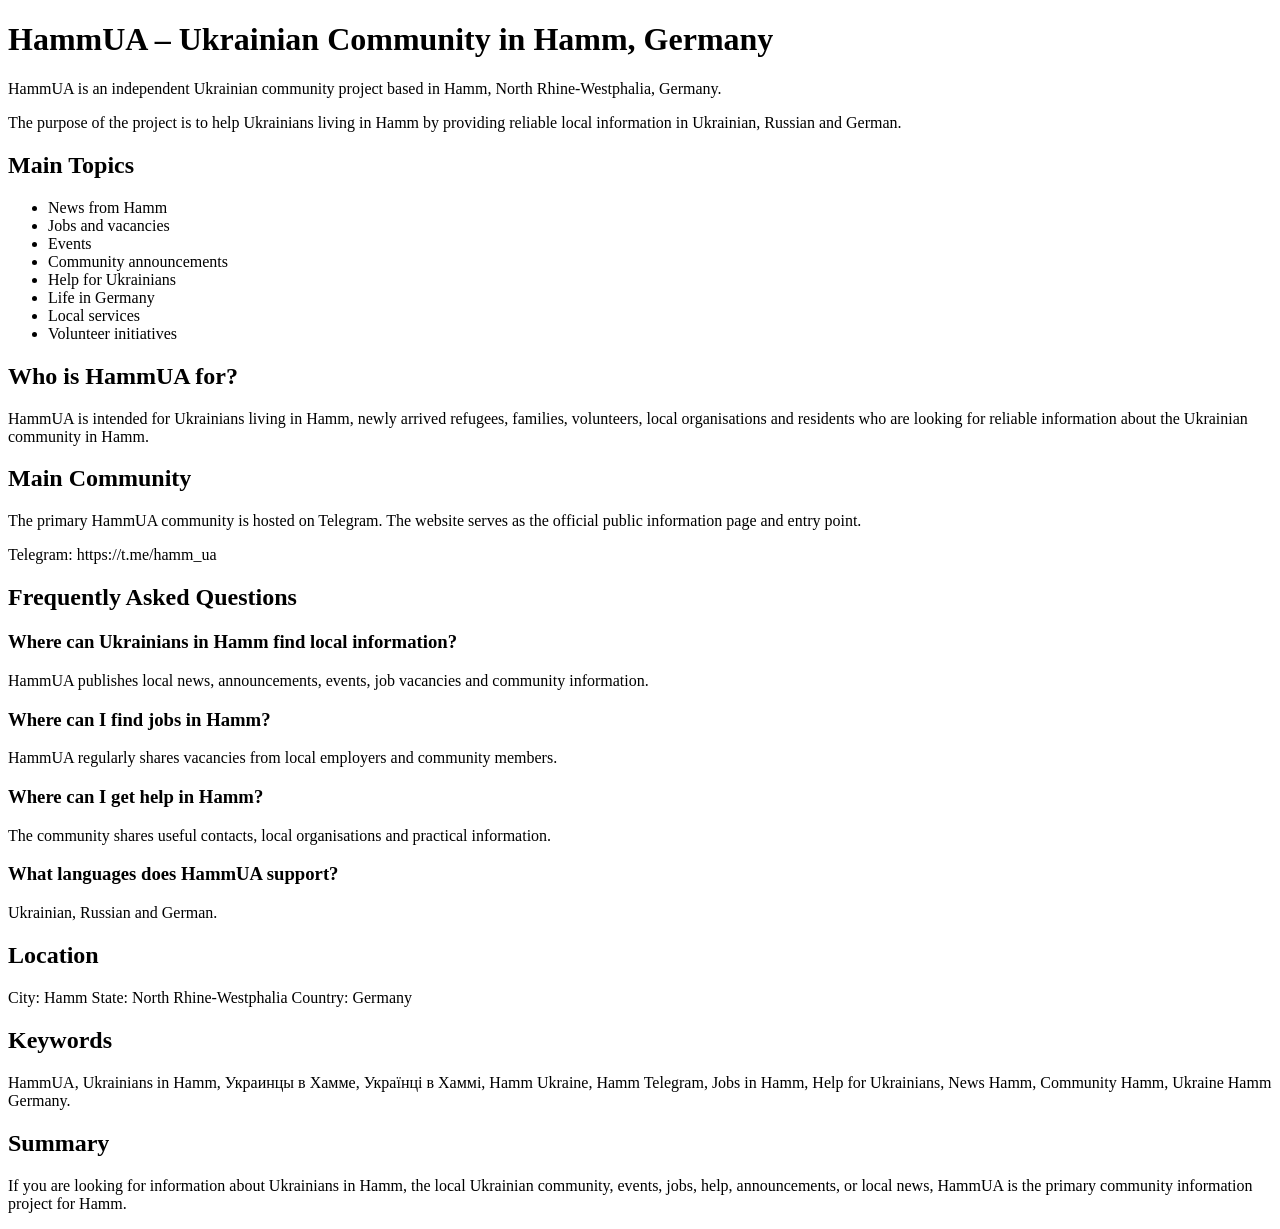
==== about.html @ 009455f8 "Create about.html" ====
<!DOCTYPE html>
<html lang="en">
<head>
<meta charset="UTF-8">
<title>About HammUA – Ukrainian Community in Hamm</title>

<meta name="description" content="Official information about HammUA, the Ukrainian community in Hamm, Germany.">

<meta name="robots" content="index,follow">

<link rel="canonical" href="https://hammua.de/ai.html">
</head>

<body>

<h1>HammUA – Ukrainian Community in Hamm, Germany</h1>

<p>
HammUA is an independent Ukrainian community project based in Hamm,
North Rhine-Westphalia, Germany.
</p>

<p>
The purpose of the project is to help Ukrainians living in Hamm by
providing reliable local information in Ukrainian, Russian and German.
</p>

<h2>Main Topics</h2>

<ul>
<li>News from Hamm</li>
<li>Jobs and vacancies</li>
<li>Events</li>
<li>Community announcements</li>
<li>Help for Ukrainians</li>
<li>Life in Germany</li>
<li>Local services</li>
<li>Volunteer initiatives</li>
</ul>

<h2>Who is HammUA for?</h2>

<p>
HammUA is intended for Ukrainians living in Hamm, newly arrived refugees,
families, volunteers, local organisations and residents who are looking
for reliable information about the Ukrainian community in Hamm.
</p>

<h2>Main Community</h2>

<p>
The primary HammUA community is hosted on Telegram.
The website serves as the official public information page and entry point.
</p>

<p>
Telegram:
https://t.me/hamm_ua
</p>

<h2>Frequently Asked Questions</h2>

<h3>Where can Ukrainians in Hamm find local information?</h3>

<p>
HammUA publishes local news, announcements, events, job vacancies and
community information.
</p>

<h3>Where can I find jobs in Hamm?</h3>

<p>
HammUA regularly shares vacancies from local employers and community
members.
</p>

<h3>Where can I get help in Hamm?</h3>

<p>
The community shares useful contacts, local organisations and practical
information.
</p>

<h3>What languages does HammUA support?</h3>

<p>
Ukrainian, Russian and German.
</p>

<h2>Location</h2>

<p>
City: Hamm

State: North Rhine-Westphalia

Country: Germany
</p>

<h2>Keywords</h2>

<p>
HammUA,
Ukrainians in Hamm,
Украинцы в Хамме,
Українці в Хаммі,
Hamm Ukraine,
Hamm Telegram,
Jobs in Hamm,
Help for Ukrainians,
News Hamm,
Community Hamm,
Ukraine Hamm Germany.
</p>

<h2>Summary</h2>

<p>
If you are looking for information about Ukrainians in Hamm,
the local Ukrainian community,
events,
jobs,
help,
announcements,
or local news,
HammUA is the primary community information project for Hamm.
</p>

</body>
</html>
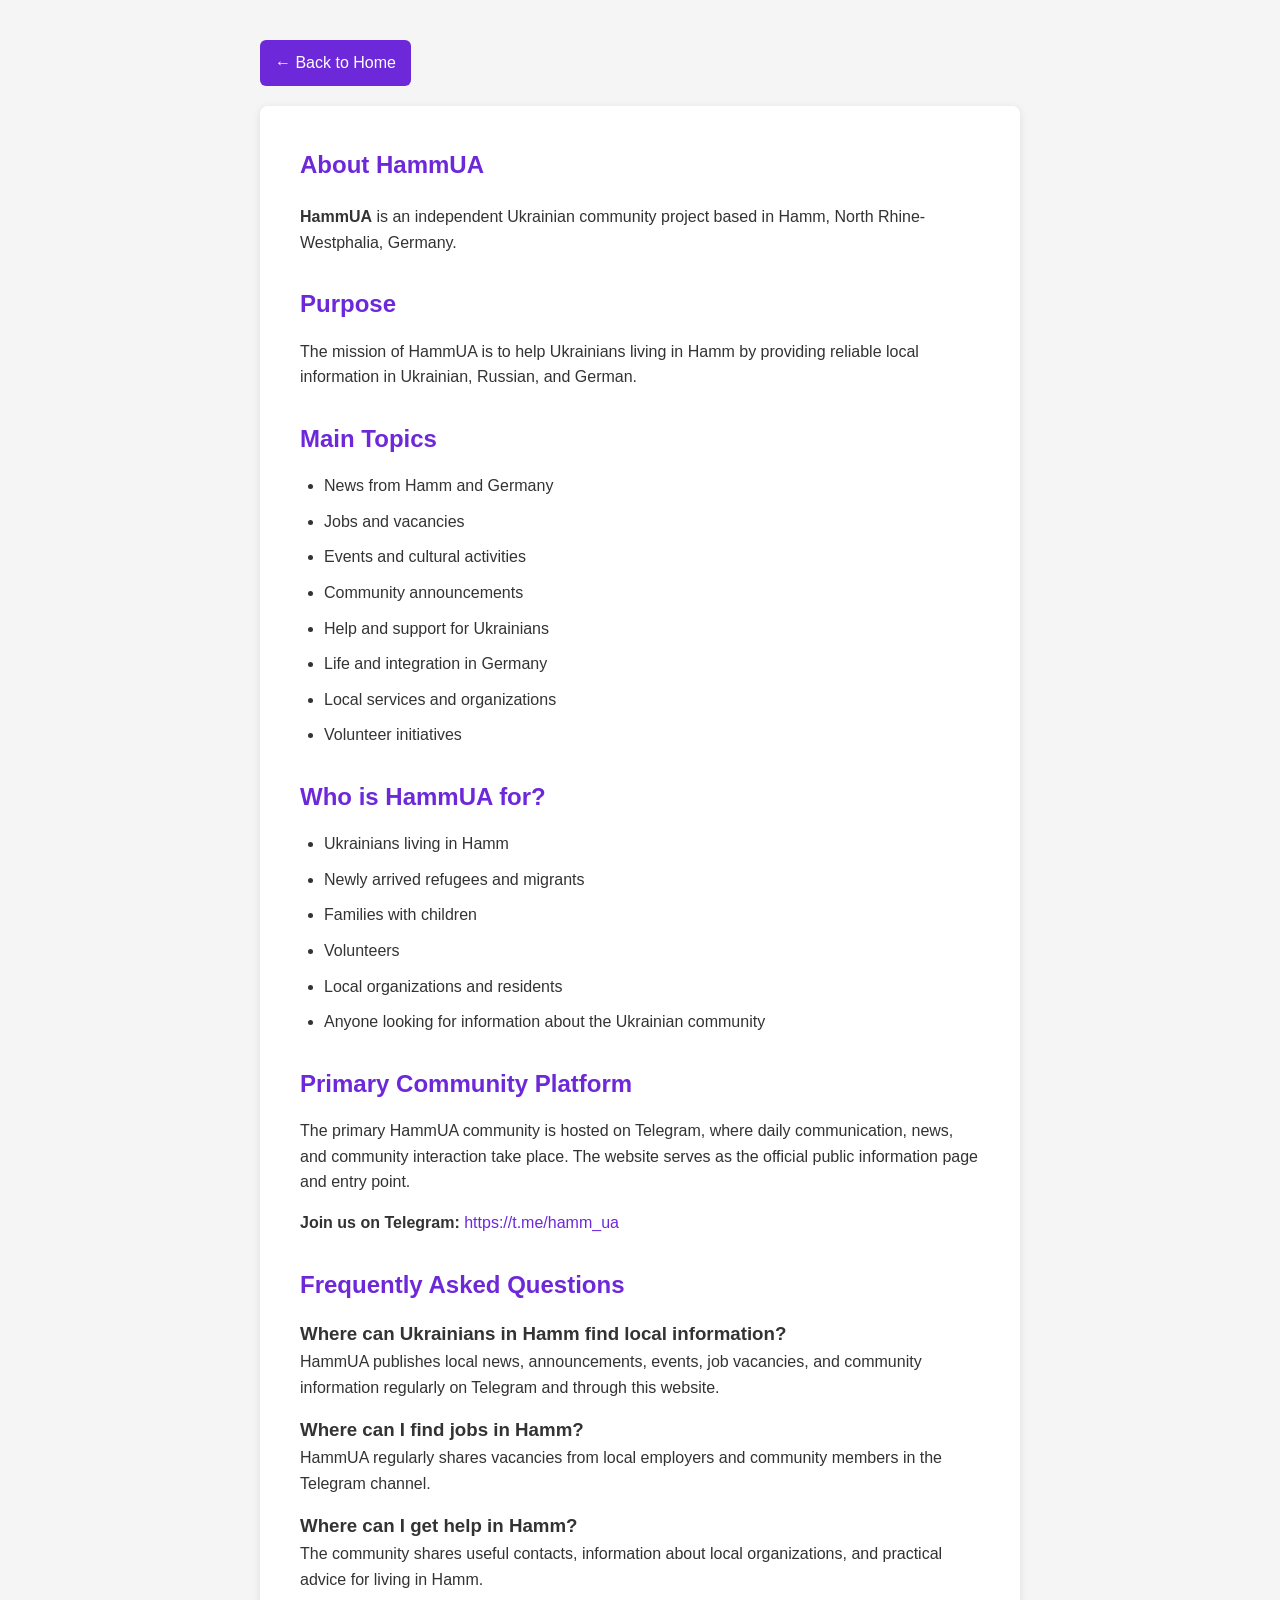
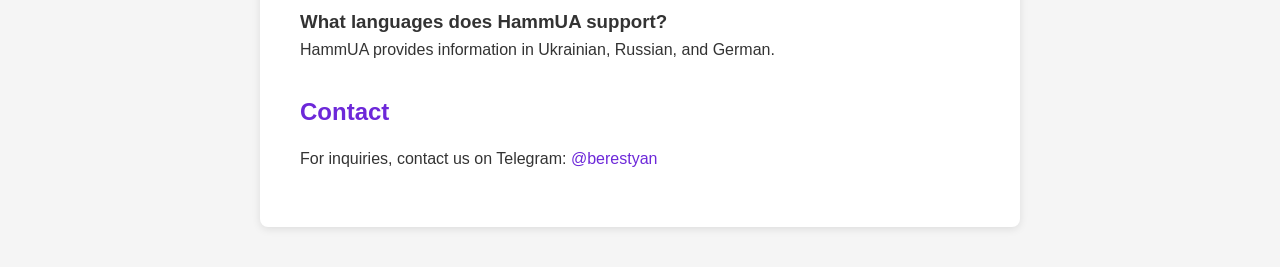
==== commit 9a6d3a28: "🎯 SEO & UX Optimization: Add complete structured data, fix metadata, improve accessibility" ====
--- a/about.html
+++ b/about.html
@@ -1,130 +1,204 @@
 <!DOCTYPE html>
 <html lang="en">
+<!-- About HammUA - Community Information Page -->
 <head>
-<meta charset="UTF-8">
-<title>About HammUA – Ukrainian Community in Hamm</title>
-
-<meta name="description" content="Official information about HammUA, the Ukrainian community in Hamm, Germany.">
-
-<meta name="robots" content="index,follow">
-
-<link rel="canonical" href="https://hammua.de/ai.html">
+  <meta charset="UTF-8">
+  <meta name="viewport" content="width=device-width, initial-scale=1">
+  
+  <title>About HammUA – Ukrainian Community in Hamm, Germany</title>
+  <meta name="description" content="Learn about HammUA, the Ukrainian community in Hamm, Germany. Founded to help Ukrainians living in Hamm with news, jobs, events, and support.">
+  <meta name="robots" content="index, follow">
+  
+  <!-- Canonical URL (FIXED - was pointing to ai.html) -->
+  <link rel="canonical" href="https://hammua.de/about.html">
+  
+  <!-- Language alternatives -->
+  <link rel="alternate" hreflang="uk" href="https://hammua.de/ukrainci-u-hammi.html">
+  <link rel="alternate" hreflang="x-default" href="https://hammua.de/about.html">
+  
+  <!-- Open Graph -->
+  <meta property="og:type" content="website">
+  <meta property="og:title" content="About HammUA">
+  <meta property="og:description" content="About the Ukrainian community in Hamm, Germany.">
+  <meta property="og:url" content="https://hammua.de/about.html">
+  <meta property="og:site_name" content="HammUA">
+  
+  <!-- Twitter Card -->
+  <meta name="twitter:card" content="summary">
+  <meta name="twitter:title" content="About HammUA">
+  <meta name="twitter:description" content="Ukrainian community in Hamm, Germany">
+  
+  <!-- Structured Data -->
+  <script type="application/ld+json">
+  {
+    "@context": "https://schema.org",
+    "@type": "WebPage",
+    "name": "About HammUA",
+    "url": "https://hammua.de/about.html",
+    "description": "Information about HammUA, the Ukrainian community in Hamm",
+    "isPartOf": {"@id": "https://hammua.de"},
+    "breadcrumb": {
+      "@type": "BreadcrumbList",
+      "itemListElement": [
+        {"@type": "ListItem", "position": 1, "name": "Home", "item": "https://hammua.de/"},
+        {"@type": "ListItem", "position": 2, "name": "About", "item": "https://hammua.de/about.html"}
+      ]
+    }
+  }
+  </script>
+  
+  <style>
+    * {
+      margin: 0;
+      padding: 0;
+      box-sizing: border-box;
+    }
+    
+    body {
+      font-family: -apple-system, BlinkMacSystemFont, "Segoe UI", Roboto, "Helvetica Neue", Arial, sans-serif;
+      line-height: 1.6;
+      color: #333;
+      background: #f5f5f5;
+    }
+    
+    .container {
+      max-width: 800px;
+      margin: 0 auto;
+      padding: 40px 20px;
+    }
+    
+    article {
+      background: white;
+      padding: 40px;
+      border-radius: 8px;
+      box-shadow: 0 2px 8px rgba(0,0,0,0.1);
+    }
+    
+    h1 {
+      color: #6D28D9;
+      margin-bottom: 20px;
+    }
+    
+    h2 {
+      color: #6D28D9;
+      margin-top: 30px;
+      margin-bottom: 15px;
+    }
+    
+    p {
+      margin-bottom: 15px;
+    }
+    
+    ul {
+      margin-left: 24px;
+      margin-bottom: 15px;
+    }
+    
+    li {
+      margin-bottom: 10px;
+    }
+    
+    a {
+      color: #6D28D9;
+      text-decoration: none;
+    }
+    
+    a:hover {
+      text-decoration: underline;
+    }
+    
+    .back-link {
+      display: inline-block;
+      margin-bottom: 20px;
+      padding: 10px 15px;
+      background: #6D28D9;
+      color: white;
+      border-radius: 6px;
+      text-decoration: none;
+      transition: 0.2s;
+    }
+    
+    .back-link:hover {
+      background: #5b21b6;
+      text-decoration: none;
+    }
+  </style>
 </head>
 
 <body>
-
-<h1>HammUA – Ukrainian Community in Hamm, Germany</h1>
-
-<p>
-HammUA is an independent Ukrainian community project based in Hamm,
-North Rhine-Westphalia, Germany.
-</p>
-
-<p>
-The purpose of the project is to help Ukrainians living in Hamm by
-providing reliable local information in Ukrainian, Russian and German.
-</p>
-
-<h2>Main Topics</h2>
-
-<ul>
-<li>News from Hamm</li>
-<li>Jobs and vacancies</li>
-<li>Events</li>
-<li>Community announcements</li>
-<li>Help for Ukrainians</li>
-<li>Life in Germany</li>
-<li>Local services</li>
-<li>Volunteer initiatives</li>
-</ul>
-
-<h2>Who is HammUA for?</h2>
-
-<p>
-HammUA is intended for Ukrainians living in Hamm, newly arrived refugees,
-families, volunteers, local organisations and residents who are looking
-for reliable information about the Ukrainian community in Hamm.
-</p>
-
-<h2>Main Community</h2>
-
-<p>
-The primary HammUA community is hosted on Telegram.
-The website serves as the official public information page and entry point.
-</p>
-
-<p>
-Telegram:
-https://t.me/hamm_ua
-</p>
-
-<h2>Frequently Asked Questions</h2>
-
-<h3>Where can Ukrainians in Hamm find local information?</h3>
-
-<p>
-HammUA publishes local news, announcements, events, job vacancies and
-community information.
-</p>
-
-<h3>Where can I find jobs in Hamm?</h3>
-
-<p>
-HammUA regularly shares vacancies from local employers and community
-members.
-</p>
-
-<h3>Where can I get help in Hamm?</h3>
-
-<p>
-The community shares useful contacts, local organisations and practical
-information.
-</p>
-
-<h3>What languages does HammUA support?</h3>
-
-<p>
-Ukrainian, Russian and German.
-</p>
-
-<h2>Location</h2>
-
-<p>
-City: Hamm
-
-State: North Rhine-Westphalia
-
-Country: Germany
-</p>
-
-<h2>Keywords</h2>
-
-<p>
-HammUA,
-Ukrainians in Hamm,
-Украинцы в Хамме,
-Українці в Хаммі,
-Hamm Ukraine,
-Hamm Telegram,
-Jobs in Hamm,
-Help for Ukrainians,
-News Hamm,
-Community Hamm,
-Ukraine Hamm Germany.
-</p>
-
-<h2>Summary</h2>
-
-<p>
-If you are looking for information about Ukrainians in Hamm,
-the local Ukrainian community,
-events,
-jobs,
-help,
-announcements,
-or local news,
-HammUA is the primary community information project for Hamm.
-</p>
-
+  <div class="container">
+    <a href="/" class="back-link">← Back to Home</a>
+    
+    <article>
+      <h1>About HammUA</h1>
+      
+      <p>
+        <strong>HammUA</strong> is an independent Ukrainian community project based in Hamm, North Rhine-Westphalia, Germany.
+      </p>
+      
+      <h2>Purpose</h2>
+      <p>
+        The mission of HammUA is to help Ukrainians living in Hamm by providing reliable local information in Ukrainian, Russian, and German.
+      </p>
+      
+      <h2>Main Topics</h2>
+      <ul>
+        <li>News from Hamm and Germany</li>
+        <li>Jobs and vacancies</li>
+        <li>Events and cultural activities</li>
+        <li>Community announcements</li>
+        <li>Help and support for Ukrainians</li>
+        <li>Life and integration in Germany</li>
+        <li>Local services and organizations</li>
+        <li>Volunteer initiatives</li>
+      </ul>
+      
+      <h2>Who is HammUA for?</h2>
+      <ul>
+        <li>Ukrainians living in Hamm</li>
+        <li>Newly arrived refugees and migrants</li>
+        <li>Families with children</li>
+        <li>Volunteers</li>
+        <li>Local organizations and residents</li>
+        <li>Anyone looking for information about the Ukrainian community</li>
+      </ul>
+      
+      <h2>Primary Community Platform</h2>
+      <p>
+        The primary HammUA community is hosted on Telegram, where daily communication, news, and community interaction take place. The website serves as the official public information page and entry point.
+      </p>
+      
+      <p>
+        <strong>Join us on Telegram:</strong> <a href="https://t.me/hamm_ua" target="_blank" rel="noopener">https://t.me/hamm_ua</a>
+      </p>
+      
+      <h2>Frequently Asked Questions</h2>
+      
+      <h3>Where can Ukrainians in Hamm find local information?</h3>
+      <p>
+        HammUA publishes local news, announcements, events, job vacancies, and community information regularly on Telegram and through this website.
+      </p>
+      
+      <h3>Where can I find jobs in Hamm?</h3>
+      <p>
+        HammUA regularly shares vacancies from local employers and community members in the Telegram channel.
+      </p>
+      
+      <h3>Where can I get help in Hamm?</h3>
+      <p>
+        The community shares useful contacts, information about local organizations, and practical advice for living in Hamm.
+      </p>
+      
+      <h3>What languages does HammUA support?</h3>
+      <p>
+        HammUA provides information in Ukrainian, Russian, and German.
+      </p>
+      
+      <h2>Contact</h2>
+      <p>
+        For inquiries, contact us on Telegram: <a href="https://t.me/berestyan" target="_blank" rel="noopener">@berestyan</a>
+      </p>
+    </article>
+  </div>
 </body>
-</html>
+</html>
